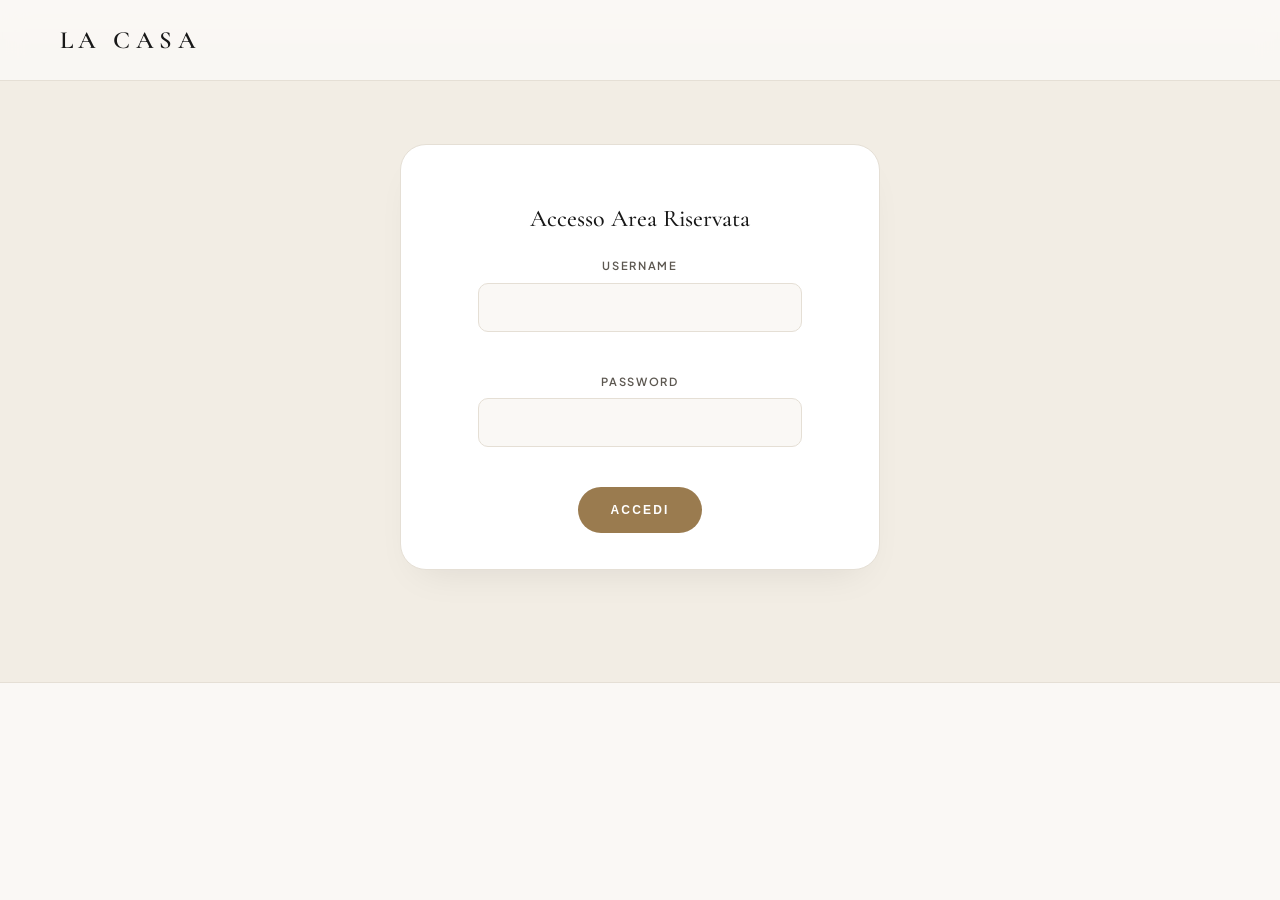
==== area-riservata.html @ 2a11355d "acceso area riservata" ====
<!DOCTYPE html>
<html lang="it">
<head>
    <meta charset="UTF-8">
    <meta name="viewport" content="width=device-width, initial-scale=1.0">
    <title>LA CASA — Where Connections Become Business || AREA RISERVATA ||</title>
    <meta name="description" content="Piattaforma internazionale di connessioni interculturali tra Brasile, Italia, Europa, America e Monaco.">
    <link rel="stylesheet" href="style/style.css">

</head>
<body>
    <input type="radio" name="site-language" id="lang-it" class="sr-radio" checked>
    <input type="checkbox" id="mobile-menu-toggle" class="sr-radio">
    <div class="site-wrapper">

        <!-- ==================================================================
             FIXED TRANSLUCENT NAVBAR
             ================================================================== -->
        <header class="navbar">
            <div class="container navbar-inner">
                <a href="index.html" class="brand">
                    <span class="brand-text">
                        <span class="brand-name">LA CASA</span>
                    </span>
                </a>
        </header>

        <!-- ==================================================================
             ACCESSO AREA RISERVATA
             ================================================================== -->
             
        <section class="section bg-linen" id="box-accesso">
            <div class="accesso">
                <h2>Accesso Area Riservata</h2>
                <form>
                    <div class="form-group">
                        <label for="username">Username</label>
                        <input type="text" id="username" name="username" required>
                    </div>
                    <div class="form-group">
                        <label for="password">Password</label>
                        <input type="password" id="password" name="password" required>
                    </div>
                    <button class="btn btn-gold" type="submit">Accedi</button>
                </form>
            </div>
        </section>
---- style/style.css ----
@import url('https://fonts.googleapis.com/css2?family=Cormorant+Garamond:ital,wght@0,300..700;1,300..700&family=Plus+Jakarta+Sans:ital,wght@0,200..800;1,200..800&display=swap');

:root {
  --bg-ivory: #FAF8F5;
  --bg-linen: #F2EDE4;
  --bg-white: #FFFFFF;
  --ink-charcoal: #181818;
  --ink-espresso: #211F1D;
  --ink-muted: #5C5750;
  --gold-satin: #9A7B4F;
  --gold-light: #C6A97A;
  --border-subtle: #E5DFD5;
  --radius-sm: 10px;
  --radius-md: 18px;
  --radius-lg: 26px;
  --radius-pill: 999px;
  --font-serif: 'Cormorant Garamond', Georgia, serif;
  --font-sans: 'Plus Jakarta Sans', -apple-system, BlinkMacSystemFont, sans-serif;
  --transition: all 0.3s cubic-bezier(0.25, 0.8, 0.25, 1);
}

*,
*::before,
*::after {
  box-sizing: border-box;
  margin: 0;
  padding: 0;
}

html {
  scroll-behavior: smooth;
  font-size: 16px;
}

body {
  background-color: var(--bg-ivory);
  color: var(--ink-charcoal);
  font-family: var(--font-sans);
  line-height: 1.65;
  -webkit-font-smoothing: antialiased;
  overflow-x: hidden;
}

img {
  max-width: 100%;
  display: block;
}

a {
  color: inherit;
  text-decoration: none;
}

/* ==========================================================================
           2. CSS-ONLY MULTILINGUAL ENGINE (:checked)
========================================================================== */
.sr-radio {
  position: absolute;
  opacity: 0;
  pointer-events: none;
}

/* Hide all localized blocks by default */
[data-lang] {
  display: none;
}

/* Show active language blocks based on checked top-level radio */
#lang-it:checked~.site-wrapper [data-lang="it"],
#lang-pt:checked~.site-wrapper [data-lang="pt"],
#lang-en:checked~.site-wrapper [data-lang="en"],
#lang-fr:checked~.site-wrapper [data-lang="fr"] {
  display: block;
}

/* Inline language spans */
span[data-lang],
a[data-lang] {
  display: none;
}

#lang-it:checked~.site-wrapper span[data-lang="it"],
#lang-it:checked~.site-wrapper a[data-lang="it"],
#lang-pt:checked~.site-wrapper span[data-lang="pt"],
#lang-pt:checked~.site-wrapper a[data-lang="pt"],
#lang-en:checked~.site-wrapper span[data-lang="en"],
#lang-en:checked~.site-wrapper a[data-lang="en"],
#lang-fr:checked~.site-wrapper span[data-lang="fr"],
#lang-fr:checked~.site-wrapper a[data-lang="fr"] {
  display: inline-flex;
}

/* Active state for language pills in navbar */
#lang-it:checked~.site-wrapper label[for="lang-it"],
#lang-pt:checked~.site-wrapper label[for="lang-pt"],
#lang-en:checked~.site-wrapper label[for="lang-en"],
#lang-fr:checked~.site-wrapper label[for="lang-fr"] {
  background-color: var(--ink-charcoal);
  color: var(--bg-ivory);
}



/* ==========================================================================
           3. LAYOUT UTILITIES & TYPOGRAPHY
========================================================================== */
.container {
  width: 100%;
  max-width: 1240px;
  margin: 0 auto;
  padding: 0 1.5rem;
}

@media (min-width: 768px) {
  .container {
    padding: 0 2.5rem;
  }
}

.section {
  padding: 5rem 0;
  border-bottom: 1px solid var(--border-subtle);
}

@media (min-width: 1024px) {
  .section {
    padding: 7rem 0;
  }
}

.bg-linen {
  background-color: var(--bg-linen);
}

.bg-ivory {
  background-color: var(--bg-ivory);
}

.bg-dark {
  background-color: var(--ink-charcoal);
  color: var(--bg-ivory);
}

.kicker {
  display: inline-block;
  font-size: 0.72rem;
  font-weight: 600;
  text-transform: uppercase;
  letter-spacing: 0.24em;
  color: var(--gold-satin);
  margin-bottom: 1rem;
}

.bg-dark .kicker {
  color: var(--gold-light);
}

h1,
h2,
h3,
h4,
.font-serif {
  font-family: var(--font-serif);
  font-weight: 500;
  line-height: 1.14;
}

h2.section-title {
  font-size: clamp(2.1rem, 4vw, 3.35rem);
  margin-bottom: 1.25rem;
  letter-spacing: -0.01em;
}

.lead-text {
  font-size: 1.05rem;
  color: var(--ink-muted);
  max-width: 65ch;
  line-height: 1.75;
}

.btn {
  display: inline-flex;
  align-items: center;
  justify-content: center;
  gap: 0.5rem;
  padding: 0.95rem 2rem;
  border-radius: var(--radius-pill);
  font-size: 0.75rem;
  font-weight: 600;
  text-transform: uppercase;
  letter-spacing: 0.18em;
  cursor: pointer;
  transition: var(--transition);
  border: 1px solid transparent;
}

.btn-gold {
  background-color: var(--gold-satin);
  color: var(--bg-white);
}

.btn-gold:hover {
  background-color: var(--gold-light);
  color: var(--ink-charcoal);
  transform: translateY(-2px);
}

.btn-dark {
  background-color: var(--ink-charcoal);
  color: var(--bg-ivory);
}

.btn-dark:hover {
  background-color: var(--gold-satin);
  color: var(--bg-white);
  transform: translateY(-2px);
}

.btn-outline-light {
  border-color: rgba(250, 248, 245, 0.35);
  background: rgba(255, 255, 255, 0.05);
  color: var(--bg-ivory);
}

.btn-outline-light:hover {
  border-color: var(--gold-light);
  background: rgba(255, 255, 255, 0.12);
}

/* ==========================================================================
           4. STICKY TRANSLUCENT NAVBAR & PURE CSS MOBILE DRAWER
========================================================================== */
.navbar {
  position: fixed;
  top: 0;
  left: 0;
  right: 0;
  z-index: 100;
  background: rgba(250, 248, 245, 0.92);
  backdrop-filter: blur(14px);
  -webkit-backdrop-filter: blur(14px);
  border-bottom: 1px solid var(--border-subtle);
}

.navbar-inner {
  display: flex;
  align-items: center;
  justify-content: space-between;
  height: 5rem;
  gap: 1rem;
}

.brand {
  display: flex;
  align-items: center;
  gap: 0.75rem;
}

.brand-text {
  display: flex;
  flex-direction: column;
}

.brand-name {
  font-family: var(--font-serif);
  font-size: 1.55rem;
  font-weight: 600;
  letter-spacing: 0.22em;
  line-height: 1;
  color: var(--ink-charcoal);
}

.nav-links {
  display: none;
  align-items: center;
  gap: 1.75rem;
}

@media (min-width: 1024px) {
  .nav-links {
    display: flex;
  }
}

.nav-links a {
  font-size: 0.72rem;
  font-weight: 500;
  text-transform: uppercase;
  letter-spacing: 0.16em;
  color: var(--ink-muted);
  transition: var(--transition);
  padding: 0.4rem 0;
}

.nav-links a:hover {
  color: var(--gold-satin);
}

.nav-actions {
  display: flex;
  align-items: center;
  gap: 0.75rem;
}

.lang-switcher {
  display: inline-flex;
  align-items: center;
  background: var(--bg-linen);
  border: 1px solid var(--border-subtle);
  border-radius: var(--radius-pill);
  padding: 0.2rem;
}

.lang-switcher label {
  font-size: 0.68rem;
  font-weight: 600;
  letter-spacing: 0.08em;
  padding: 0.35rem 0.6rem;
  border-radius: var(--radius-pill);
  cursor: pointer;
  color: var(--ink-muted);
  transition: var(--transition);
  user-select: none;
}

.lang-switcher label:hover {
  color: var(--ink-charcoal);
}

.nav-cta-desktop {
  display: none;
}

@media (min-width: 1180px) {
  .nav-cta-desktop {
    display: inline-flex;
    padding: 0.65rem 1.3rem;
    font-size: 0.68rem;
  }
}

/* Mobile Menu Checkbox Hack */
.mobile-toggle-label {
  display: flex;
  flex-direction: column;
  justify-content: center;
  gap: 5px;
  width: 2.5rem;
  height: 2.5rem;
  padding: 0.5rem;
  cursor: pointer;
  border-radius: var(--radius-sm);
  border: 1px solid var(--border-subtle);
  background: var(--bg-white);
}

@media (min-width: 1024px) {
  .mobile-toggle-label {
    display: none;
  }
}

.mobile-toggle-label span {
  display: block;
  width: 100%;
  height: 1.5px;
  background: var(--ink-charcoal);
  transition: var(--transition);
}

.mobile-drawer {
  display: none;
  background: var(--bg-ivory);
  border-bottom: 1px solid var(--border-subtle);
  padding: 1.25rem 1.5rem 2rem;
}

#mobile-menu-toggle:checked~.site-wrapper .mobile-drawer {
  display: block;
}

.mobile-drawer a {
  display: block;
  padding: 0.75rem 0;
  font-size: 0.8rem;
  text-transform: uppercase;
  letter-spacing: 0.16em;
  border-bottom: 1px solid rgba(229, 223, 213, 0.5);
  color: var(--ink-charcoal);
}

.mobile-drawer .btn {
  margin-top: 1.25rem;
  width: 100%;
}

/* ==========================================================================
           5. HERO SECTION
========================================================================== */
.hero {
  position: relative;
  min-height: 92vh;
  display: flex;
  align-items: center;
  padding: 8.5rem 0 4.5rem;
  background-color: var(--ink-charcoal);
  color: var(--bg-ivory);
  overflow: hidden;
}

.hero-bg {
  position: absolute;
  inset: 0;
  background-image:
    linear-gradient(to bottom, rgba(24, 24, 24, 0.84), rgba(24, 24, 24, 0.76) 50%, #181818),
    radial-gradient(circle at top right, rgba(154, 123, 79, 0.25), transparent 60%),
    url('https://images.unsplash.com/photo-1600607687939-ce8a6c25118c?auto=format&fit=crop&w=1920&q=80');
  background-size: cover;
  background-position: center;
  z-index: 0;
}

.hero-content {
  position: relative;
  z-index: 1;
  max-width: 860px;
}

.hubs-pill {
  display: inline-flex;
  align-items: center;
  gap: 0.65rem;
  padding: 0.5rem 1.15rem;
  border-radius: var(--radius-pill);
  background: rgba(255, 255, 255, 0.06);
  border: 1px solid rgba(255, 255, 255, 0.16);
  font-size: 0.68rem;
  font-weight: 600;
  letter-spacing: 0.24em;
  text-transform: uppercase;
  color: var(--gold-light);
  margin-bottom: 2rem;
}

.hubs-dot {
  width: 6px;
  height: 6px;
  border-radius: 50%;
  background: var(--gold-light);
}

.hero h1 {
  font-size: clamp(2.6rem, 5.8vw, 4.75rem);
  font-weight: 400;
  line-height: 1.08;
  margin-bottom: 1.5rem;
  color: var(--bg-ivory);
}

.hero-sub {
  font-size: clamp(1rem, 1.4vw, 1.2rem);
  font-weight: 300;
  color: rgba(250, 248, 245, 0.82);
  max-width: 62ch;
  margin-bottom: 2.5rem;
  line-height: 1.75;
}

.hero-cta-group {
  display: flex;
  flex-wrap: wrap;
  gap: 1rem;
}

.hero-footer-bar {
  position: relative;
  z-index: 1;
  margin-top: 4.5rem;
  padding-top: 1.75rem;
  border-top: 1px solid rgba(255, 255, 255, 0.15);
  display: flex;
  flex-wrap: wrap;
  justify-content: space-between;
  align-items: center;
  gap: 1rem;
  font-size: 0.72rem;
  letter-spacing: 0.2em;
  text-transform: uppercase;
  color: var(--gold-light);
}

.hero-payoff {
  font-family: var(--font-serif);
  font-style: italic;
  text-transform: none;
  letter-spacing: 0.02em;
  font-size: 1.05rem;
  color: rgba(250, 248, 245, 0.75);
}

/* ==========================================================================
           6. ESSENCE & COMPLEMENTARY BRIDGE (BRASIL + ITALIA & EUROPA)
           ========================================================================== */
.section-header-split {
  display: grid;
  grid-template-columns: 1fr;
  gap: 1.5rem;
  margin-bottom: 3.5rem;
  align-items: end;
}

@media (min-width: 960px) {
  .section-header-split {
    grid-template-columns: 1.25fr 1fr;
    gap: 3rem;
  }
}

.pillars-grid {
  display: grid;
  grid-template-columns: 1fr;
  gap: 1.5rem;
  margin-bottom: 4rem;
}

@media (min-width: 768px) {
  .pillars-grid {
    grid-template-columns: repeat(3, 1fr);
  }
}

.pillar-card {
  background: var(--bg-white);
  border: 1px solid var(--border-subtle);
  border-radius: var(--radius-md);
  padding: 2.25rem;
  transition: var(--transition);
}

.pillar-card:hover {
  border-color: var(--gold-satin);
  transform: translateY(-4px);
  box-shadow: 0 16px 35px -15px rgba(24, 24, 24, 0.08);
}

.pillar-num {
  font-family: var(--font-serif);
  font-style: italic;
  font-size: 1.85rem;
  color: var(--gold-satin);
  display: block;
  margin-bottom: 1rem;
}

.pillar-card h3 {
  font-size: 1.65rem;
  font-weight: 600;
  margin-bottom: 0.75rem;
}

.pillar-card p {
  font-size: 0.92rem;
  color: var(--ink-muted);
}

/* Bridge Showcase Card */
.bridge-box {
  background: var(--ink-espresso);
  color: var(--bg-ivory);
  border-radius: var(--radius-lg);
  padding: 2.5rem;
  box-shadow: 0 24px 50px -20px rgba(24, 24, 24, 0.35);
}

@media (min-width: 960px) {
  .bridge-box {
    padding: 4rem;
  }
}

.bridge-grid {
  display: grid;
  grid-template-columns: 1fr;
  gap: 1.75rem;
  margin-top: 2.5rem;
}

@media (min-width: 900px) {
  .bridge-grid {
    grid-template-columns: 1fr 1fr;
  }
}

.bridge-col {
  background: rgba(255, 255, 255, 0.04);
  border: 1px solid rgba(255, 255, 255, 0.14);
  border-radius: var(--radius-md);
  padding: 2rem;
  display: flex;
  flex-direction: column;
  justify-content: space-between;
}

.bridge-col-tag {
  font-size: 0.7rem;
  font-weight: 600;
  text-transform: uppercase;
  letter-spacing: 0.2em;
  color: var(--gold-light);
  margin-bottom: 0.85rem;
  display: block;
}

.bridge-col h4 {
  font-size: 1.75rem;
  margin-bottom: 0.85rem;
  color: var(--bg-ivory);
}

.bridge-col p {
  font-size: 0.92rem;
  color: rgba(250, 248, 245, 0.75);
}

.bridge-cities {
  margin-top: 1.75rem;
  padding-top: 1.15rem;
  border-top: 1px solid rgba(255, 255, 255, 0.12);
  font-size: 0.7rem;
  text-transform: uppercase;
  letter-spacing: 0.18em;
  color: var(--gold-light);
}

/* ==========================================================================
           7. LEADERSHIP — LIANA FREITAS
           ========================================================================== */
.leadership-grid {
  display: grid;
  grid-template-columns: 1fr;
  gap: 3rem;
  align-items: center;
}

@media (min-width: 960px) {
  .leadership-grid {
    grid-template-columns: 5fr 7fr;
    gap: 4.5rem;
  }
}

.portrait-frame {
  position: relative;
  border-radius: var(--radius-lg);
  overflow: hidden;
  background: var(--ink-charcoal);
  border: 1px solid var(--border-subtle);
  aspect-ratio: 4 / 5;
  box-shadow: 0 20px 45px -18px rgba(24, 24, 24, 0.22);
}

.portrait-frame img {
  width: 100%;
  height: 100%;
  object-fit: cover;
  opacity: 0.92;
}

.portrait-caption {
  position: absolute;
  inset: auto 0 0 0;
  padding: 2.5rem 2rem 2rem;
  background: linear-gradient(to top, rgba(24, 24, 24, 0.95), rgba(24, 24, 24, 0.4) 70%, transparent);
  color: var(--bg-ivory);
}

.portrait-caption span {
  font-size: 0.68rem;
  text-transform: uppercase;
  letter-spacing: 0.22em;
  color: var(--gold-light);
  display: block;
  margin-bottom: 0.25rem;
}

.portrait-caption h3 {
  font-size: 2.1rem;
  margin-bottom: 0.25rem;
}

.portrait-caption small {
  font-size: 0.72rem;
  letter-spacing: 0.2em;
  color: rgba(250, 248, 245, 0.7);
}

.milestones-grid {
  display: grid;
  grid-template-columns: 1fr;
  gap: 1.25rem;
  margin: 2rem 0;
}

@media (min-width: 640px) {
  .milestones-grid {
    grid-template-columns: 1fr 1fr;
  }
}

.milestone-card {
  background: var(--bg-ivory);
  border: 1px solid var(--border-subtle);
  border-radius: var(--radius-md);
  padding: 1.65rem;
}

.milestone-stat {
  font-family: var(--font-serif);
  font-size: 2.5rem;
  font-weight: 600;
  color: var(--gold-satin);
  line-height: 1;
  margin-bottom: 0.65rem;
}

.milestone-stat span {
  font-size: 1.25rem;
  font-weight: 400;
  color: var(--ink-charcoal);
}

.milestone-card p {
  font-size: 0.88rem;
  color: var(--ink-muted);
}

.vision-quote {
  background: var(--bg-white);
  border-left: 3px solid var(--gold-satin);
  border-radius: 0 var(--radius-md) var(--radius-md) 0;
  padding: 1.75rem 2rem;
  box-shadow: 0 10px 30px -15px rgba(24, 24, 24, 0.08);
}

.vision-quote blockquote {
  font-family: var(--font-serif);
  font-style: italic;
  font-size: 1.4rem;
  color: var(--ink-charcoal);
  line-height: 1.45;
  margin-top: 0.4rem;
}

/* ==========================================================================
           8. I 9 SETTORI DI ATTIVITÀ (NATIVE <details>/<summary> ACCORDION CARDS)
           ========================================================================== */
.sectors-grid {
  display: grid;
  grid-template-columns: 1fr;
  gap: 1.35rem;
  margin-top: 3rem;
}

@media (min-width: 768px) {
  .sectors-grid {
    grid-template-columns: repeat(2, 1fr);
  }
}

@media (min-width: 1080px) {
  .sectors-grid {
    grid-template-columns: repeat(3, 1fr);
  }
}

details.sector-card {
  background: var(--bg-white);
  border: 1px solid var(--border-subtle);
  border-radius: var(--radius-md);
  transition: var(--transition);
  overflow: hidden;
}

details.sector-card:hover {
  border-color: var(--gold-satin);
  box-shadow: 0 14px 32px -16px rgba(24, 24, 24, 0.12);
}

details.sector-card[open] {
  border-color: var(--gold-satin);
  background: var(--bg-white);
}

details.sector-card summary {
  list-style: none;
  padding: 2rem;
  cursor: pointer;
  display: flex;
  flex-direction: column;
  gap: 0.75rem;
  user-select: none;
}

details.sector-card summary::-webkit-details-marker {
  display: none;
}

.sector-top {
  display: flex;
  align-items: center;
  justify-content: space-between;
}

.sector-num {
  font-family: var(--font-serif);
  font-style: italic;
  font-size: 1.55rem;
  color: var(--gold-satin);
}

.sector-plus {
  width: 2rem;
  height: 2rem;
  border-radius: 50%;
  background: var(--bg-linen);
  color: var(--ink-charcoal);
  display: inline-flex;
  align-items: center;
  justify-content: center;
  font-size: 1.1rem;
  transition: var(--transition);
}

details.sector-card[open] .sector-plus {
  background: var(--ink-charcoal);
  color: var(--bg-ivory);
  transform: rotate(45deg);
}

details.sector-card h3 {
  font-size: 1.55rem;
  font-weight: 600;
  color: var(--ink-charcoal);
}

.sector-short {
  font-size: 0.88rem;
  color: var(--ink-muted);
  line-height: 1.6;
}

.sector-detail {
  padding: 0 2rem 2rem;
  border-top: 1px solid var(--border-subtle);
  padding-top: 1.25rem;
  font-size: 0.86rem;
  color: var(--ink-espresso);
  background: rgba(242, 237, 228, 0.35);
}

.sector-detail a {
  display: inline-block;
  margin-top: 1rem;
  font-size: 0.7rem;
  font-weight: 600;
  text-transform: uppercase;
  letter-spacing: 0.16em;
  color: var(--gold-satin);
}

.sector-detail a:hover {
  text-decoration: underline;
}

/* ==========================================================================
           9. COME FUNZIONA LA CASA & LA CASA OPPORTUNITIES
           ========================================================================== */
.steps-grid {
  display: grid;
  grid-template-columns: 1fr;
  gap: 1.25rem;
  margin-bottom: 3.5rem;
}

@media (min-width: 768px) {
  .steps-grid {
    grid-template-columns: repeat(2, 1fr);
  }
}

@media (min-width: 1120px) {
  .steps-grid {
    grid-template-columns: repeat(5, 1fr);
  }
}

.step-card {
  background: var(--bg-ivory);
  border: 1px solid var(--border-subtle);
  border-radius: var(--radius-md);
  padding: 1.65rem;
}

.step-card.featured {
  background: var(--ink-charcoal);
  color: var(--bg-ivory);
  border-color: var(--ink-charcoal);
}

.step-card.featured p {
  color: rgba(250, 248, 245, 0.75);
}

.step-index {
  font-size: 0.72rem;
  font-weight: 600;
  letter-spacing: 0.2em;
  color: var(--gold-satin);
  display: block;
  margin-bottom: 0.85rem;
}

.step-card.featured .step-index {
  color: var(--gold-light);
}

.step-card h3 {
  font-size: 1.35rem;
  font-weight: 600;
  margin-bottom: 0.6rem;
}

.step-card p {
  font-size: 0.82rem;
  color: var(--ink-muted);
  line-height: 1.6;
}

/* Opportunities Panel */
.opportunities-panel {
  background: var(--bg-white);
  border: 1px solid var(--border-subtle);
  border-radius: var(--radius-lg);
  padding: 2.25rem;
}

@media (min-width: 900px) {
  .opportunities-panel {
    padding: 3.25rem;
  }
}

.opp-header {
  display: flex;
  flex-wrap: wrap;
  align-items: center;
  justify-content: space-between;
  gap: 1.25rem;
  padding-bottom: 2rem;
  border-bottom: 1px solid var(--border-subtle);
}

.opp-grid {
  display: grid;
  grid-template-columns: 1fr;
  gap: 1.5rem;
  margin-top: 2rem;
}

@media (min-width: 900px) {
  .opp-grid {
    grid-template-columns: repeat(3, 1fr);
  }
}

.opp-card {
  background: var(--bg-ivory);
  border: 1px solid var(--border-subtle);
  border-radius: var(--radius-md);
  padding: 1.75rem;
  display: flex;
  flex-direction: column;
  justify-content: space-between;
}

.opp-meta {
  display: flex;
  align-items: center;
  justify-content: space-between;
  gap: 0.5rem;
  margin-bottom: 1rem;
}

.opp-tag {
  font-size: 0.65rem;
  font-weight: 600;
  text-transform: uppercase;
  letter-spacing: 0.14em;
  padding: 0.3rem 0.75rem;
  border-radius: var(--radius-pill);
  background: var(--bg-white);
  border: 1px solid var(--border-subtle);
  color: var(--gold-satin);
}

.opp-region {
  font-size: 0.72rem;
  color: var(--ink-muted);
  font-weight: 500;
}

.opp-card h4 {
  font-size: 1.4rem;
  font-weight: 600;
  margin-bottom: 0.65rem;
  line-height: 1.25;
}

.opp-card p {
  font-size: 0.85rem;
  color: var(--ink-muted);
}

.media-strip {
  margin-top: 2.5rem;
  padding-top: 2rem;
  border-top: 1px solid var(--border-subtle);
  display: flex;
  flex-wrap: wrap;
  align-items: center;
  justify-content: space-between;
  gap: 1.5rem;
}

.media-strip-text {
  max-width: 720px;
}

.media-badges {
  display: flex;
  flex-wrap: wrap;
  gap: 0.6rem;
}

.media-badge {
  font-size: 0.7rem;
  text-transform: uppercase;
  letter-spacing: 0.16em;
  padding: 0.55rem 1rem;
  border-radius: var(--radius-pill);
  background: var(--bg-linen);
  border: 1px solid var(--border-subtle);
  color: var(--ink-charcoal);
  font-weight: 500;
}

/* ==========================================================================
           10. ADESIONE / CONTATTO & CSS :target SUBMISSION CONFIRMATION
           ========================================================================== */
.contact-grid {
  display: grid;
  grid-template-columns: 1fr;
  gap: 3rem;
}

@media (min-width: 960px) {
  .contact-grid {
    grid-template-columns: 5fr 7fr;
    gap: 4.5rem;
  }
}

.hub-tags {
  display: flex;
  flex-wrap: wrap;
  gap: 0.5rem;
  margin-top: 1rem;
}

.hub-tag {
  padding: 0.45rem 1rem;
  border-radius: var(--radius-pill);
  background: var(--bg-white);
  border: 1px solid var(--border-subtle);
  font-size: 0.72rem;
  text-transform: uppercase;
  letter-spacing: 0.16em;
  color: var(--ink-charcoal);
}

.contact-note {
  margin-top: 2.5rem;
  padding: 1.75rem;
  border-radius: var(--radius-md);
  background: var(--bg-linen);
  border: 1px solid var(--border-subtle);
}

.form-card {
  background: var(--bg-white);
  border: 1px solid var(--border-subtle);
  border-radius: var(--radius-lg);
  padding: 2.25rem;
  box-shadow: 0 18px 40px -20px rgba(24, 24, 24, 0.1);
}

@media (min-width: 768px) {
  .form-card {
    padding: 3rem;
  }
}

.form-row {
  display: grid;
  grid-template-columns: 1fr;
  gap: 1.25rem;
  margin-bottom: 1.25rem;
}

@media (min-width: 640px) {
  .form-row {
    grid-template-columns: 1fr 1fr;
  }
}

.form-group {
  margin-bottom: 1.25rem;
}

.form-group label {
  display: block;
  font-size: 0.7rem;
  font-weight: 600;
  text-transform: uppercase;
  letter-spacing: 0.15em;
  color: var(--ink-muted);
  margin-bottom: 0.5rem;
}

.form-control {
  width: 100%;
  padding: 0.9rem 1.1rem;
  border-radius: var(--radius-sm);
  border: 1px solid var(--border-subtle);
  background: var(--bg-ivory);
  color: var(--ink-charcoal);
  font-family: var(--font-sans);
  font-size: 0.92rem;
  transition: var(--transition);
}

.form-control:focus {
  outline: none;
  border-color: var(--gold-satin);
  background: var(--bg-white);
}

/* Pure CSS :target Confirmation Banner */
.confirmation-banner {
  display: none;
  padding: 2rem;
  border-radius: var(--radius-md);
  background: var(--bg-linen);
  border: 1px solid var(--gold-satin);
  text-align: center;
  margin-bottom: 1.5rem;
}

#richiesta-inviata:target {
  display: block;
  animation: fadeIn 0.4s ease;
}

@keyframes fadeIn {
  from {
    opacity: 0;
    transform: translateY(8px);
  }

  to {
    opacity: 1;
    transform: translateY(0);
  }
}

/* ==========================================================================
           11. EDITORIAL FOOTER
========================================================================== */
.footer {
  background: var(--ink-charcoal);
  color: var(--bg-ivory);
  padding: 4.5rem 0 3rem;
}

.footer-top {
  display: grid;
  grid-template-columns: 1fr;
  gap: 2.5rem;
  padding-bottom: 3rem;
  border-bottom: 1px solid rgba(255, 255, 255, 0.12);
}

@media (min-width: 900px) {
  .footer-top {
    grid-template-columns: 2fr 1fr 1fr;
  }
}

.footer-motto {
  font-family: var(--font-serif);
  font-size: 1.85rem;
  margin: 1rem 0;
  color: rgba(250, 248, 245, 0.92);
}

.footer-hubs {
  font-size: 0.72rem;
  letter-spacing: 0.24em;
  text-transform: uppercase;
  color: var(--gold-light);
}

.footer-col-title {
  font-size: 0.7rem;
  text-transform: uppercase;
  letter-spacing: 0.2em;
  color: rgba(250, 248, 245, 0.5);
  margin-bottom: 1rem;
}

.footer-links {
  list-style: none;
  display: flex;
  flex-direction: column;
  gap: 0.65rem;
  font-size: 0.88rem;
  color: rgba(250, 248, 245, 0.8);
}

.footer-links a:hover {
  color: var(--gold-light);
}

.footer-lang-pills {
  display: flex;
  flex-wrap: wrap;
  gap: 0.5rem;
}

.footer-lang-pills label {
  padding: 0.45rem 0.9rem;
  border-radius: var(--radius-pill);
  border: 1px solid rgba(255, 255, 255, 0.22);
  font-size: 0.75rem;
  cursor: pointer;
  transition: var(--transition);
}

.footer-lang-pills label:hover {
  border-color: var(--gold-light);
  color: var(--gold-light);
}

.footer-bottom {
  padding-top: 2rem;
  display: flex;
  flex-wrap: wrap;
  justify-content: space-between;
  gap: 1rem;
  font-size: 0.75rem;
  color: rgba(250, 248, 245, 0.55);
}

/* ==========================================================================
           12. ACCESSO AREA RISERVATA
========================================================================== */

#box-accesso {
 margin-top: 2rem;
}

.accesso {
  background: var(--bg-white);
  border: 1px solid var(--border-subtle);
  border-radius: var(--radius-lg);
  padding: 2.25rem;
  box-shadow: 0 18px 40px -20px rgba(24, 24, 24, 0.1);
  margin: auto;
  max-width: 480px;
  text-align: center;
}

.accesso h2 {
  padding: 1.5rem;
}

.accesso form {
  gap: 1.5rem;
}

#username, #password {
  width: 80%;
  margin-bottom: 1.25rem;
  padding: 0.9rem 1.1rem;
  border-radius: var(--radius-sm);
  border: 1px solid var(--border-subtle);
  background: var(--bg-ivory);
  color: var(--ink-charcoal);
  font-family: var(--font-sans);
  font-size: 0.92rem;
}
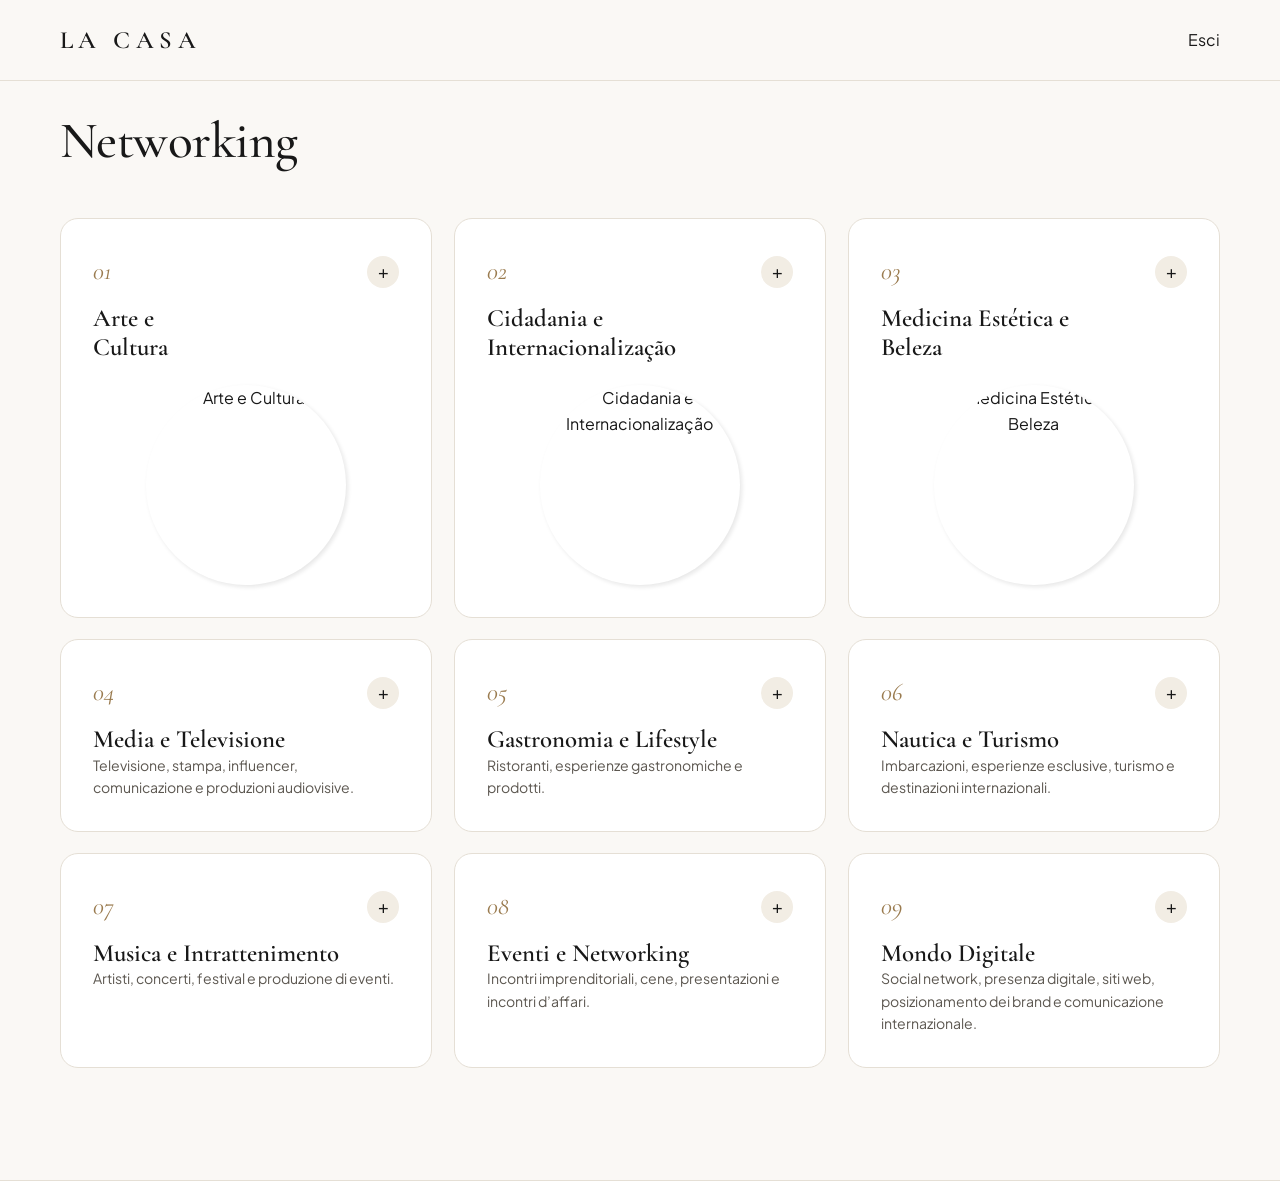
==== commit c1fab4dc: "networking" ====
--- a/area-riservata.html
+++ b/area-riservata.html
@@ -3,14 +3,19 @@
 <head>
     <meta charset="UTF-8">
     <meta name="viewport" content="width=device-width, initial-scale=1.0">
-    <title>LA CASA — Where Connections Become Business || AREA RISERVATA ||</title>
+    <title>LA CASA — Where Connections Become Business || HOME ||</title>
     <meta name="description" content="Piattaforma internazionale di connessioni interculturali tra Brasile, Italia, Europa, America e Monaco.">
     <link rel="stylesheet" href="style/style.css">
 
 </head>
 <body>
+
     <input type="radio" name="site-language" id="lang-it" class="sr-radio" checked>
+    <input type="radio" name="site-language" id="lang-pt" class="sr-radio">
+    <input type="radio" name="site-language" id="lang-en" class="sr-radio">
+    <input type="radio" name="site-language" id="lang-fr" class="sr-radio">
     <input type="checkbox" id="mobile-menu-toggle" class="sr-radio">
+
     <div class="site-wrapper">
 
         <!-- ==================================================================
@@ -23,25 +28,250 @@
                         <span class="brand-name">LA CASA</span>
                     </span>
                 </a>
+                <a href="index.html" class="log-out">
+                    <span class="log-out-text">Esci</span>
+                </a>
         </header>
 
-        <!-- ==================================================================
-             ACCESSO AREA RISERVATA
-             ================================================================== -->
-             
-        <section class="section bg-linen" id="box-accesso">
-            <div class="accesso">
-                <h2>Accesso Area Riservata</h2>
-                <form>
-                    <div class="form-group">
-                        <label for="username">Username</label>
-                        <input type="text" id="username" name="username" required>
-                    </div>
-                    <div class="form-group">
-                        <label for="password">Password</label>
-                        <input type="password" id="password" name="password" required>
-                    </div>
-                    <button class="btn btn-gold" type="submit">Accedi</button>
-                </form>
+
+<!-- ==================================================================
+             I 9 SETTORI DI ATTIVITÀ (PURE CSS <details>/<summary>)
+================================================================== -->
+        <section id="settori" class="section bg-ivory">
+            <div class="container">  
+                <div data-lang="it">
+                    <h2 class="section-title">Networking</h2>
+                </div>
+
+                <div class="sectors-grid">
+                    <!-- 1. Arte e Cultura -->
+                    <details class="sector-card">
+                        <summary>
+                            <div class="sector-top"><span class="sector-num">01</span><span class="sector-plus">+</span></div>
+                            <div>
+                                <h3>Arte e<br>Cultura</h3>
+                                <div>
+                                    <img class="profilo" src="https://plus.unsplash.com/premium_photo-1689551670902-19b441a6afde?q=80&w=687&auto=format&fit=crop&ixlib=rb-4.1.0&ixid=NHwxMjA3fDA%3D" alt="Arte e Cultura" class="sector-image">
+                                </div>
+                            </div>
+                        </summary>
+                        <div class="sector-detail">
+                            <table border="1" cellpadding="8" cellspacing="0">
+                                <tbody>
+                                    <tr>
+                                        <td>Nome Azienda</td><td>Abcd</td>
+                                    </tr>
+                                    <tr>
+                                        <td>Nome Persona</td><td>Mario Rossi</td>
+                                    </tr>
+                                    <tr>
+                                        <td>Indirizzo</td><td>via Roma, 1 - 01234 Qualcosa</td>
+                                    </tr>
+                                    <tr>
+                                        <td>email</td><td>mario.rossi@example.com</td>
+                                    </tr>
+                                    <tr>
+                                        <td>telefono</td><td>06 1234567</td>
+                                    </tr>
+                                    <tr>
+                                        <td>cellulare</td><td>322 1234567</td>
+                                    </tr>
+                                    <tr>
+                                        <td>p.iva/C.F.</td><td>01234567890</td>
+                                    </tr>
+                                    <tr>
+                                        <td>sito internet</td><td>https://www.example.com</td>
+                                    </tr>
+                                </tbody>
+                            </table>
+                        </div>
+                    </details>
+
+                    <!-- 2. Cittadinanza e Internazionalizzazione -->
+                    <details class="sector-card">
+                        <summary>
+                            <div class="sector-top"><span class="sector-num">02</span><span class="sector-plus">+</span></div>                       
+                            <div>
+                                <h3>Cidadania e Internacionalização</h3>
+                                <div>
+                                    <img class="profilo" src="https://images.unsplash.com/photo-1506794778202-cad84cf45f1d?q=80&w=687&auto=format&fit=crop&ixlib=rb-4.1.0&ixid=NHwxMjA3fDA%3D" alt="Cidadania e Internacionalização" class="sector-image">
+                                </div>
+                        </summary>
+                        <div class="sector-detail">
+                            <table border="1" cellpadding="8" cellspacing="0">
+                                <tbody>
+                                    <tr>
+                                        <td>Nome Azienda</td><td>Abcd</td>
+                                    </tr>
+                                    <tr>
+                                        <td>Nome Persona</td><td>Mario Rossi</td>
+                                    </tr>
+                                    <tr>
+                                        <td>Indirizzo</td><td>via Roma, 1 - 01234 Qualcosa</td>
+                                    </tr>
+                                    <tr>
+                                        <td>email</td><td>mario.rossi@example.com</td>
+                                    </tr>
+                                    <tr>
+                                        <td>telefono</td><td>06 1234567</td>
+                                    </tr>
+                                    <tr>
+                                        <td>cellulare</td><td>322 1234567</td>
+                                    </tr>
+                                    <tr>
+                                        <td>p.iva/C.F.</td><td>01234567890</td>
+                                    </tr>
+                                    <tr>
+                                        <td>sito internet</td><td>https://www.example.com</td>
+                                    </tr>
+                                </tbody>
+                            </table>
+                        </div>
+                    </details>
+
+                    <!-- 3. Medicina Estetica e Bellezza -->
+                    <details class="sector-card">
+                        <summary>
+                            <div class="sector-top"><span class="sector-num">03</span><span class="sector-plus">+</span></div>
+                            <div>
+                                <h3>Medicina Estética e<br>Beleza</h3>
+                                <div>
+                                    <img class="profilo" src="https://plus.unsplash.com/premium_photo-1664363807265-cd6eab507bac?q=80&w=687&auto=format&fit=crop&ixlib=rb-4.1.0&ixid=NHwxMjA3fDA%3D" alt="Medicina Estética e Beleza" class="sector-image">
+                                </div>
+                        </summary>
+                        <div class="sector-detail">
+                            <table border="1" cellpadding="8" cellspacing="0">
+                                <tbody>
+                                    <tr>
+                                        <td>Nome Azienda</td><td>Abcd</td>
+                                    </tr>
+                                    <tr>
+                                        <td>Nome Persona</td><td>Mario Rossi</td>
+                                    </tr>
+                                    <tr>
+                                        <td>Indirizzo</td><td>via Roma, 1 - 01234 Qualcosa</td>
+                                    </tr>
+                                    <tr>
+                                        <td>email</td><td>mario.rossi@example.com</td>
+                                    </tr>
+                                    <tr>
+                                        <td>telefono</td><td>06 1234567</td>
+                                    </tr>
+                                    <tr>
+                                        <td>cellulare</td><td>322 1234567</td>
+                                    </tr>
+                                    <tr>
+                                        <td>p.iva/C.F.</td><td>01234567890</td>
+                                    </tr>
+                                    <tr>
+                                        <td>sito internet</td><td>https://www.example.com</td>
+                                    </tr>
+                                </tbody>
+                            </table>
+                        </div>
+                    </details>
+
+                    <!-- 4. Media e Televisione -->
+                    <details class="sector-card">
+                        <summary>
+                            <div class="sector-top"><span class="sector-num">04</span><span class="sector-plus">+</span></div>
+                            <div data-lang="it"><h3>Media e Televisione</h3><p class="sector-short">Televisione, stampa, influencer, comunicazione e produzioni audiovisive.</p></div>
+                            <div data-lang="pt"><h3>Mídia e Televisão</h3><p class="sector-short">Televisão, imprensa, influenciadores, comunicação e produções audiovisuais.</p></div>
+                            <div data-lang="en"><h3>Media &amp; Television</h3><p class="sector-short">Television, press, influencers, communications, and audiovisual productions.</p></div>
+                            <div data-lang="fr"><h3>Médias et Télévision</h3><p class="sector-short">Télévision, presse, influenceurs, communication et productions audiovisuelles.</p></div>
+                        </summary>
+                        <div class="sector-detail">
+                            <div data-lang="it"><p>Relazioni stampa in Brasile e Italia, co-produzioni televisive e cinematografiche, format internazionali e posizionamento mediatico.</p><a href="#contatti">Connettiti con i media &rarr;</a></div>
+                            <div data-lang="pt"><p>Assessoria de imprensa no Brasil e na Itália, coproduções televisivas e audiovisuais, formatos internacionais e visibilidade.</p><a href="#contatti">Conectar com mídia &rarr;</a></div>
+                            <div data-lang="en"><p>Press relations across Brazil and Italy, television and film co-productions, international formats, and media positioning.</p><a href="#contatti">Connect with media &rarr;</a></div>
+                            <div data-lang="fr"><p>Relations presse au Brésil et en Italie, coproductions télévisuelles et audiovisuelles, formats internationaux et visibilité.</p><a href="#contatti">Contacter les médias &rarr;</a></div>
+                        </div>
+                    </details>
+
+                    <!-- 5. Gastronomia e Lifestyle -->
+                    <details class="sector-card">
+                        <summary>
+                            <div class="sector-top"><span class="sector-num">05</span><span class="sector-plus">+</span></div>
+                            <div data-lang="it"><h3>Gastronomia e Lifestyle</h3><p class="sector-short">Ristoranti, esperienze gastronomiche e prodotti.</p></div>
+                            <div data-lang="pt"><h3>Gastronomia e Lifestyle</h3><p class="sector-short">Restaurantes, experiências gastronômicas e produtos.</p></div>
+                            <div data-lang="en"><h3>Gastronomy &amp; Lifestyle</h3><p class="sector-short">Restaurants, culinary experiences, and fine products.</p></div>
+                            <div data-lang="fr"><h3>Gastronomie et Lifestyle</h3><p class="sector-short">Restaurants, expériences gastronomiques et produits.</p></div>
+                        </summary>
+                        <div class="sector-detail">
+                            <div data-lang="it"><p>Internazionalizzazione di ristoranti, import-export di eccellenze enogastronomiche italiane e brasiliane, degustazioni private e hospitality.</p><a href="#contatti">Espandi il tuo brand &rarr;</a></div>
+                            <div data-lang="pt"><p>Internacionalização de restaurantes, importação e exportação de produtos gourmet e vinhos, degustações exclusivas e hospitalidade.</p><a href="#contatti">Expandir marca &rarr;</a></div>
+                            <div data-lang="en"><p>International restaurant expansion, import-export of Italian and Brazilian culinary delicacies, private tastings, and hospitality.</p><a href="#contatti">Expand your brand &rarr;</a></div>
+                            <div data-lang="fr"><p>Internationalisation de restaurants, import-export de produits gastronomiques et viticoles, dégustations privées et hôtellerie.</p><a href="#contatti">Développer votre marque &rarr;</a></div>
+                        </div>
+                    </details>
+
+                    <!-- 6. Nautica e Turismo -->
+                    <details class="sector-card">
+                        <summary>
+                            <div class="sector-top"><span class="sector-num">06</span><span class="sector-plus">+</span></div>
+                            <div data-lang="it"><h3>Nautica e Turismo</h3><p class="sector-short">Imbarcazioni, esperienze esclusive, turismo e destinazioni internazionali.</p></div>
+                            <div data-lang="pt"><h3>Náutica e Turismo</h3><p class="sector-short">Embarcações, experiências exclusivas, turismo e destinos internacionais.</p></div>
+                            <div data-lang="en"><h3>Yachting &amp; Tourism</h3><p class="sector-short">Vessels, exclusive experiences, luxury travel, and international destinations.</p></div>
+                            <div data-lang="fr"><h3>Nautisme et Tourisme</h3><p class="sector-short">Navires, expériences exclusives, tourisme et destinations internationales.</p></div>
+                        </summary>
+                        <div class="sector-detail">
+                            <div data-lang="it"><p>Cantieri nautici, charter di yacht, itinerari esclusivi e partnership tra Mediterraneo, Principato di Monaco e coste brasiliane.</p><a href="#contatti">Attiva partnership &rarr;</a></div>
+                            <div data-lang="pt"><p>Estaleiros, charter de iates, roteiros exclusivos e parcerias entre o Mediterrâneo, Mônaco e o litoral brasileiro.</p><a href="#contatti">Ativar parceria &rarr;</a></div>
+                            <div data-lang="en"><p>Shipyards, yacht charters, bespoke itineraries, and partnerships connecting the Mediterranean, Monaco, and the Brazilian coast.</p><a href="#contatti">Activate partnership &rarr;</a></div>
+                            <div data-lang="fr"><p>Chantiers navals, location de yachts, itinéraires sur mesure et partenariats entre la Méditerranée, Monaco et le Brésil.</p><a href="#contatti">Activer un partenariat &rarr;</a></div>
+                        </div>
+                    </details>
+
+                    <!-- 7. Musica e Intrattenimento -->
+                    <details class="sector-card">
+                        <summary>
+                            <div class="sector-top"><span class="sector-num">07</span><span class="sector-plus">+</span></div>
+                            <div data-lang="it"><h3>Musica e Intrattenimento</h3><p class="sector-short">Artisti, concerti, festival e produzione di eventi.</p></div>
+                            <div data-lang="pt"><h3>Música e Entretenimento</h3><p class="sector-short">Artistas, shows, festivais e produção de eventos.</p></div>
+                            <div data-lang="en"><h3>Music &amp; Entertainment</h3><p class="sector-short">Artists, concerts, festivals, and event production.</p></div>
+                            <div data-lang="fr"><h3>Musique et Divertissement</h3><p class="sector-short">Artistes, concerts, festivals et production d'événements.</p></div>
+                        </summary>
+                        <div class="sector-detail">
+                            <div data-lang="it"><p>Produzione di concerti, tournée internazionali, festival culturali e collaborazione tra artisti e promoter di Sud America ed Europa.</p><a href="#contatti">Proponi un progetto &rarr;</a></div>
+                            <div data-lang="pt"><p>Produção de shows, turnês internacionais, festivais culturais e colaboração entre artistas e produtores da América do Sul e Europa.</p><a href="#contatti">Propor projeto &rarr;</a></div>
+                            <div data-lang="en"><p>Concert production, international tours, cultural festivals, and collaborations among artists and promoters in South America and Europe.</p><a href="#contatti">Submit a project &rarr;</a></div>
+                            <div data-lang="fr"><p>Production de concerts, tournées internationales, festivals culturels et collaborations entre artistes d'Amérique du Sud et d'Europe.</p><a href="#contatti">Proposer un projet &rarr;</a></div>
+                        </div>
+                    </details>
+
+                    <!-- 8. Eventi e Networking -->
+                    <details class="sector-card">
+                        <summary>
+                            <div class="sector-top"><span class="sector-num">08</span><span class="sector-plus">+</span></div>
+                            <div data-lang="it"><h3>Eventi e Networking</h3><p class="sector-short">Incontri imprenditoriali, cene, presentazioni e incontri d’affari.</p></div>
+                            <div data-lang="pt"><h3>Eventos e Networking</h3><p class="sector-short">Encontros empresariais, jantares, apresentações e rodadas de negócios.</p></div>
+                            <div data-lang="en"><h3>Events &amp; Networking</h3><p class="sector-short">Business gatherings, private dinners, showcases, and deal roundtables.</p></div>
+                            <div data-lang="fr"><h3>Événements et Networking</h3><p class="sector-short">Rencontres d'affaires, dîners, présentations et réunions d'affaires.</p></div>
+                        </summary>
+                        <div class="sector-detail">
+                            <div data-lang="it"><p>Salotti imprenditoriali riservati, cene di gala, presentazioni di brand e incontri d'affari a numero chiuso a Milano, Rio, Roma e Monaco.</p><a href="#contatti">Partecipa agli incontri &rarr;</a></div>
+                            <div data-lang="pt"><p>Encontros empresariais reservados, jantares de gala, apresentações de marcas e rodadas de negócios em Milão, Rio, Roma e Mônaco.</p><a href="#contatti">Participar dos encontros &rarr;</a></div>
+                            <div data-lang="en"><p>Curated executive salons, gala dinners, brand launches, and private deal roundtables in Milan, Rio, Rome, and Monaco.</p><a href="#contatti">Join our gatherings &rarr;</a></div>
+                            <div data-lang="fr"><p>Salons d'affaires privés, dîners de gala, présentations de marques et rencontres à Milan, Rio, Rome et Monaco.</p><a href="#contatti">Participer aux rencontres &rarr;</a></div>
+                        </div>
+                    </details>
+
+                    <!-- 9. Mondo Digitale -->
+                    <details class="sector-card">
+                        <summary>
+                            <div class="sector-top"><span class="sector-num">09</span><span class="sector-plus">+</span></div>
+                            <div data-lang="it"><h3>Mondo Digitale</h3><p class="sector-short">Social network, presenza digitale, siti web, posizionamento dei brand e comunicazione internazionale.</p></div>
+                            <div data-lang="pt"><h3>Mundo Digital</h3><p class="sector-short">Redes sociais, presença digital, websites, posicionamento de marcas e comunicação internacional.</p></div>
+                            <div data-lang="en"><h3>Digital World</h3><p class="sector-short">Social networks, digital presence, websites, brand positioning, and international comms.</p></div>
+                            <div data-lang="fr"><h3>Monde Digital</h3><p class="sector-short">Réseaux sociaux, présence digitale, sites web, positionnement des marques et communication.</p></div>
+                        </summary>
+                        <div class="sector-detail">
+                            <div data-lang="it"><p>Posizionamento digitale internazionale, piattaforme web istituzionali, strategie social multilingue e identità visiva per mercati esteri.</p><a href="#contatti">Potenzia il tuo brand &rarr;</a></div>
+                            <div data-lang="pt"><p>Posicionamento digital internacional, plataformas web institucionais, estratégias multilíngues e identidade visual para novos mercados.</p><a href="#contatti">Potencializar marca &rarr;</a></div>
+                            <div data-lang="en"><p>International digital positioning, institutional web platforms, multilingual social strategies, and brand identity for global markets.</p><a href="#contatti">Elevate your brand &rarr;</a></div>
+                            <div data-lang="fr"><p>Positionnement digital international, plateformes web institutionnelles, stratégies multilingues et identité de marque.</p><a href="#contatti">Valoriser votre marque &rarr;</a></div>
+                        </div>
+                    </details>
+                </div>
             </div>
         </section>
--- a/style/style.css
+++ b/style/style.css
@@ -1272,7 +1272,7 @@
 }
 
 /* ==========================================================================
-           12. ACCESSO AREA RISERVATA
+           12. LOG IN
 ========================================================================== */
 
 #box-accesso {
@@ -1308,4 +1308,32 @@
   color: var(--ink-charcoal);
   font-family: var(--font-sans);
   font-size: 0.92rem;
+}
+
+
+/* ==========================================================================
+           13. AREA RISERVATA
+========================================================================== */
+
+.profilo {
+  width: 100%;
+  max-width: 200px;
+  margin-top: 1.5rem;
+  margin-left: auto;
+  margin-right: auto;
+  text-align: center;
+  aspect-ratio: 1 / 1;
+  border-radius: 50%;
+  object-fit: cover;
+  box-shadow: 2px 2px 4px rgba(24, 24, 24, 0.1);
+}
+
+table {
+  border-radius: var(--radius-sm);
+}
+
+td {
+  padding: 0.75rem 1rem;
+  border-bottom: 1px solid var(--border-subtle);
+  border: none;
 }
